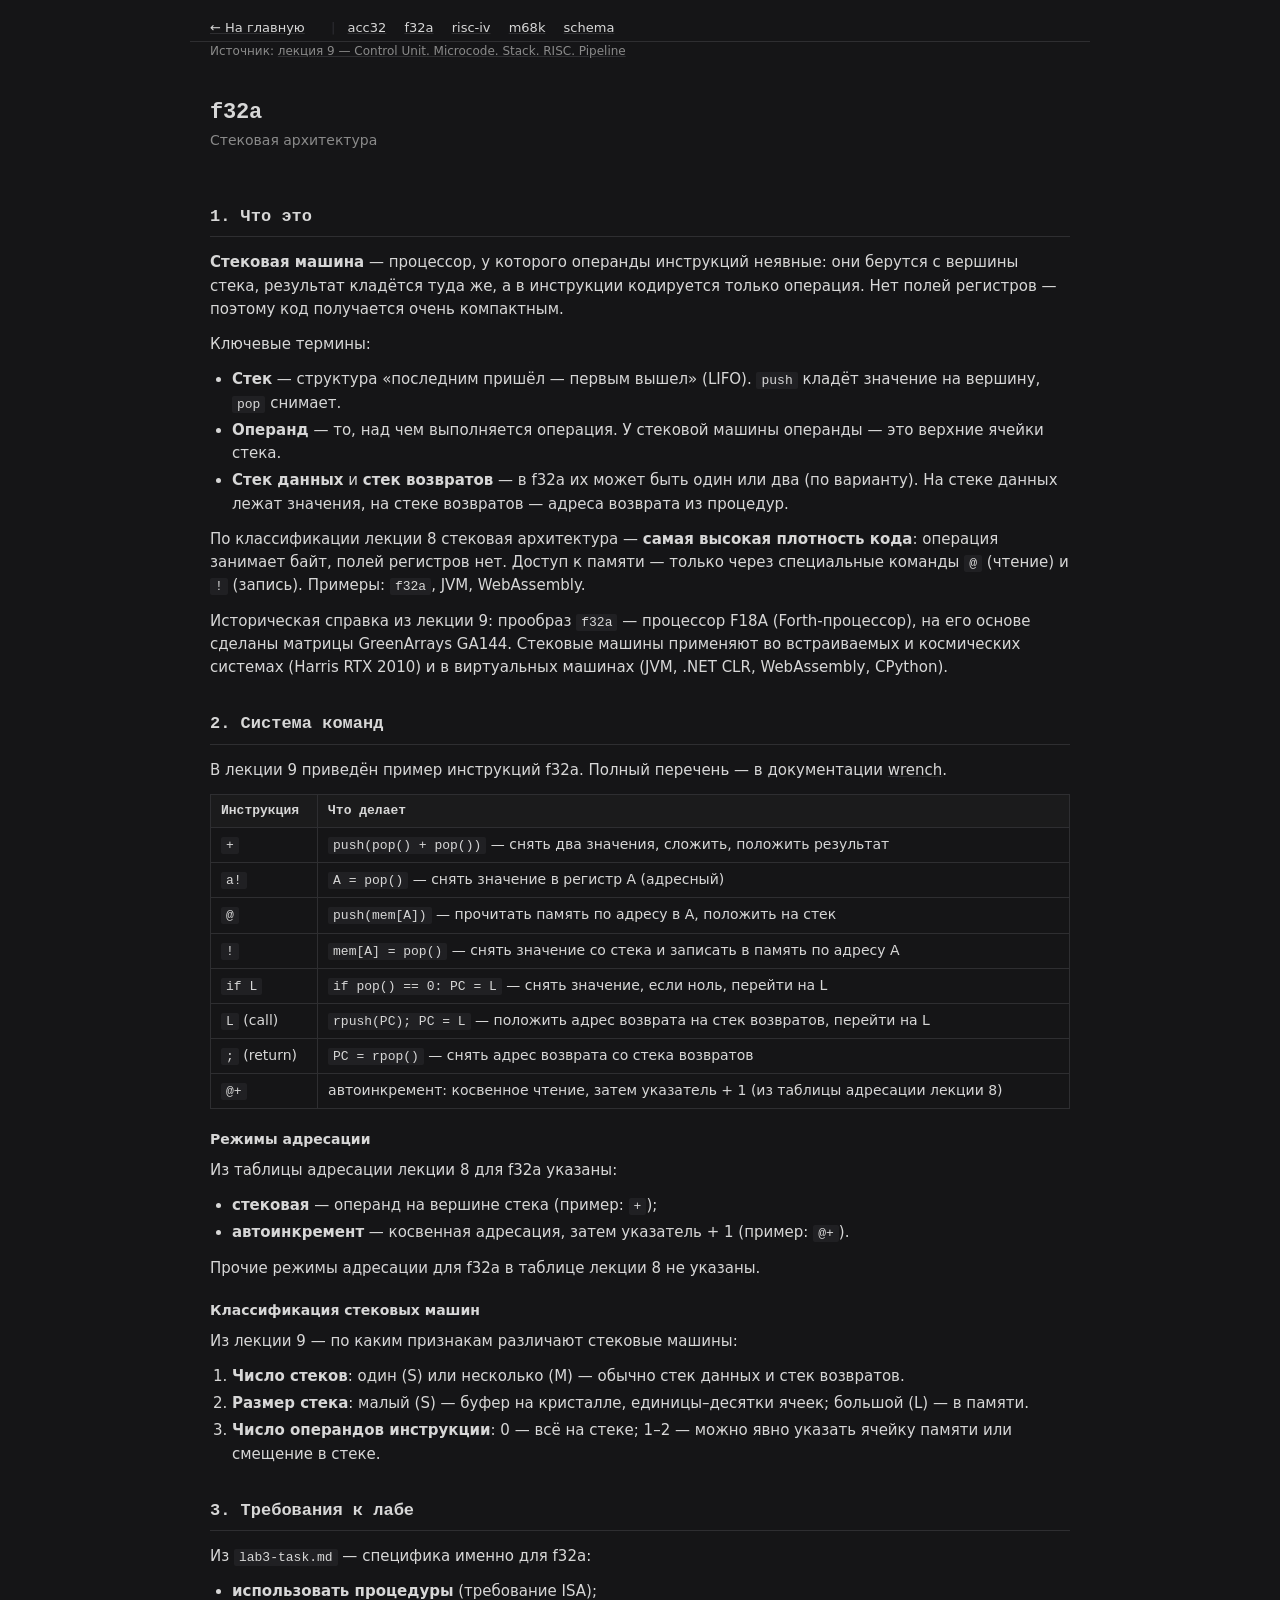
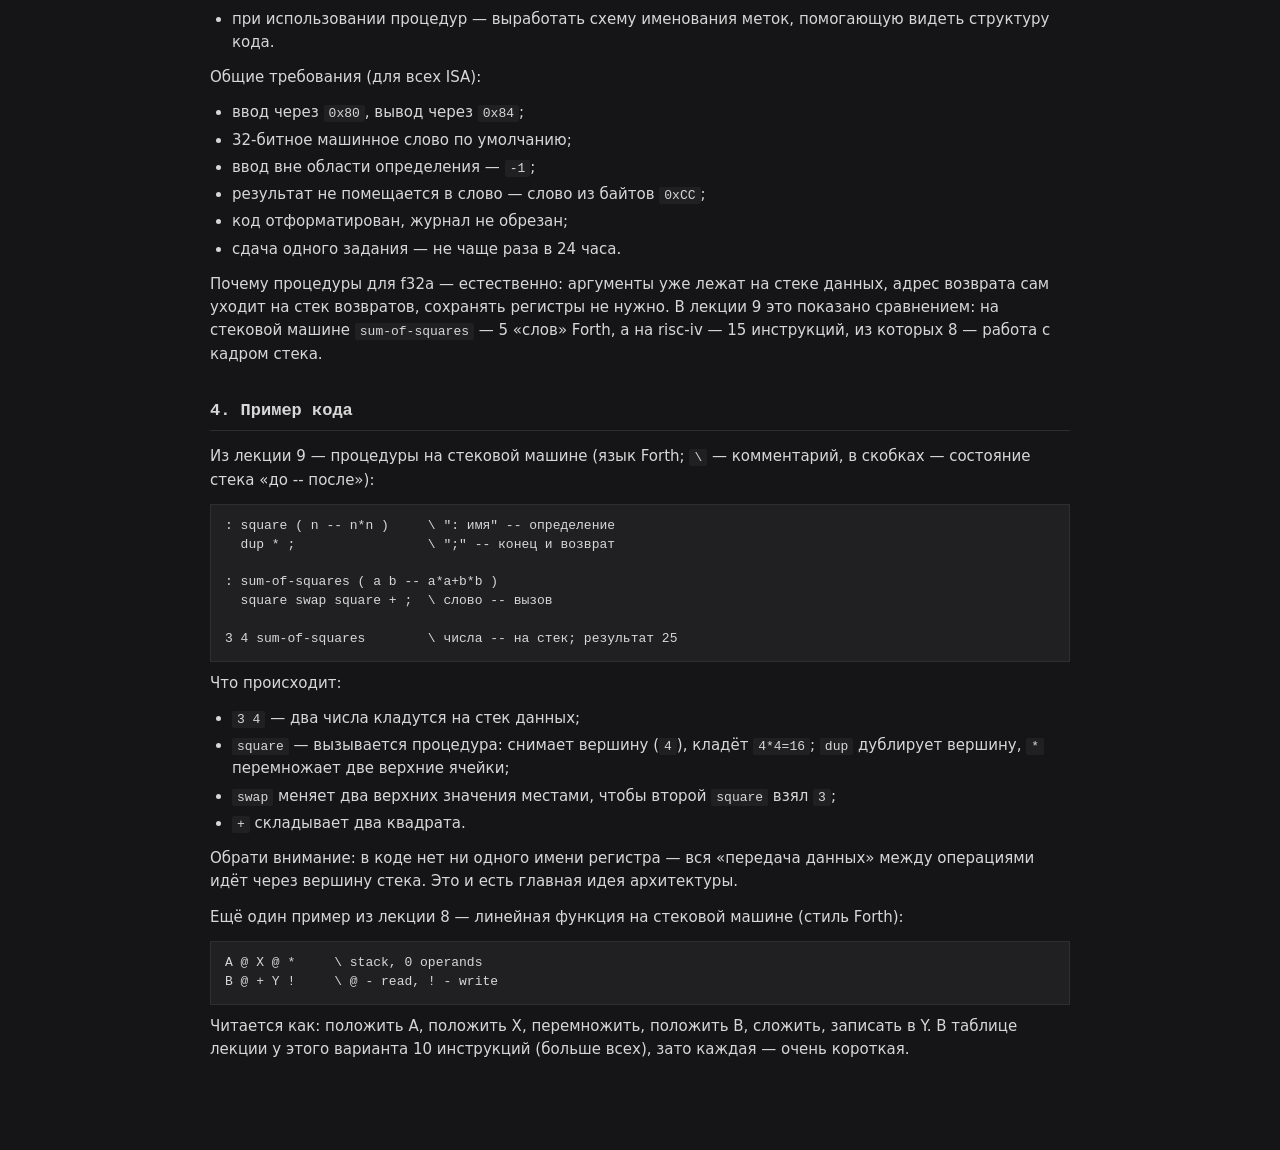
==== f32a.html @ 2ee5f1f7 "Add ISA subpages: acc32, f32a, risc-iv, m68k, schema - 5 subpages with theory from course slides, la" ====
<!DOCTYPE html>
<html lang="ru">
<head>
<meta charset="utf-8">
<meta name="viewport" content="width=device-width, initial-scale=1">
<title>f32a — стековая архитектура</title>
<link rel="stylesheet" href="style.css">
</head>
<body>

<nav class="subnav">
  <a href="index.html">← На главную</a>
  <span class="sep">|</span>
  <a href="acc32.html">acc32</a>
  <a href="f32a.html">f32a</a>
  <a href="risc-iv.html">risc-iv</a>
  <a href="m68k.html">m68k</a>
  <a href="schema.html">schema</a>
</nav>

<p class='source'>Источник: <a href='https://gitlab.se.ifmo.ru/computer-systems/csa-rolling/-/blob/master/slides/09-microcode-stack-risc-pipeline.md'>лекция 9 — Control Unit. Microcode. Stack. RISC. Pipeline</a></p>

<header>
  <h1>f32a</h1>
  <p class="subtitle">Стековая архитектура</p>
</header>

<main>

<section>
  <h2>1. Что это</h2>
  <p><b>Стековая машина</b> — процессор, у которого операнды инструкций неявные: они берутся с вершины стека, результат кладётся туда же, а в инструкции кодируется только операция. Нет полей регистров — поэтому код получается очень компактным.</p>
  <p>Ключевые термины:</p>
  <ul>
    <li><b>Стек</b> — структура «последним пришёл — первым вышел» (LIFO). <code>push</code> кладёт значение на вершину, <code>pop</code> снимает.</li>
    <li><b>Операнд</b> — то, над чем выполняется операция. У стековой машины операнды — это верхние ячейки стека.</li>
    <li><b>Стек данных</b> и <b>стек возвратов</b> — в f32a их может быть один или два (по варианту). На стеке данных лежат значения, на стеке возвратов — адреса возврата из процедур.</li>
  </ul>
  <p>По классификации лекции 8 стековая архитектура — <b>самая высокая плотность кода</b>: операция занимает байт, полей регистров нет. Доступ к памяти — только через специальные команды <code>@</code> (чтение) и <code>!</code> (запись). Примеры: <code>f32a</code>, JVM, WebAssembly.</p>
  <p>Историческая справка из лекции 9: прообраз <code>f32a</code> — процессор F18A (Forth-процессор), на его основе сделаны матрицы GreenArrays GA144. Стековые машины применяют во встраиваемых и космических системах (Harris RTX 2010) и в виртуальных машинах (JVM, .NET CLR, WebAssembly, CPython).</p>
</section>

<section>
  <h2>2. Система команд</h2>
  <p>В лекции 9 приведён пример инструкций f32a. Полный перечень — в документации <a href="https://github.com/ryukzak/wrench">wrench</a>.</p>

  <table>
    <thead><tr><th>Инструкция</th><th>Что делает</th></tr></thead>
    <tbody>
      <tr><td><code>+</code></td><td><code>push(pop() + pop())</code> — снять два значения, сложить, положить результат</td></tr>
      <tr><td><code>a!</code></td><td><code>A = pop()</code> — снять значение в регистр A (адресный)</td></tr>
      <tr><td><code>@</code></td><td><code>push(mem[A])</code> — прочитать память по адресу в A, положить на стек</td></tr>
      <tr><td><code>!</code></td><td><code>mem[A] = pop()</code> — снять значение со стека и записать в память по адресу A</td></tr>
      <tr><td><code>if L</code></td><td><code>if pop() == 0: PC = L</code> — снять значение, если ноль, перейти на L</td></tr>
      <tr><td><code>L</code> (call)</td><td><code>rpush(PC); PC = L</code> — положить адрес возврата на стек возвратов, перейти на L</td></tr>
      <tr><td><code>;</code> (return)</td><td><code>PC = rpop()</code> — снять адрес возврата со стека возвратов</td></tr>
      <tr><td><code>@+</code></td><td>автоинкремент: косвенное чтение, затем указатель + 1 (из таблицы адресации лекции 8)</td></tr>
    </tbody>
  </table>

  <h3>Режимы адресации</h3>
  <p>Из таблицы адресации лекции 8 для f32a указаны:</p>
  <ul>
    <li><b>стековая</b> — операнд на вершине стека (пример: <code>+</code>);</li>
    <li><b>автоинкремент</b> — косвенная адресация, затем указатель + 1 (пример: <code>@+</code>).</li>
  </ul>
  <p>Прочие режимы адресации для f32a в таблице лекции 8 не указаны.</p>

  <h3>Классификация стековых машин</h3>
  <p>Из лекции 9 — по каким признакам различают стековые машины:</p>
  <ol>
    <li><b>Число стеков</b>: один (S) или несколько (M) — обычно стек данных и стек возвратов.</li>
    <li><b>Размер стека</b>: малый (S) — буфер на кристалле, единицы–десятки ячеек; большой (L) — в памяти.</li>
    <li><b>Число операндов инструкции</b>: 0 — всё на стеке; 1–2 — можно явно указать ячейку памяти или смещение в стеке.</li>
  </ol>
</section>

<section>
  <h2>3. Требования к лабе</h2>
  <p>Из <code>lab3-task.md</code> — специфика именно для f32a:</p>
  <ul>
    <li><b>использовать процедуры</b> (требование ISA);</li>
    <li>при использовании процедур — выработать схему именования меток, помогающую видеть структуру кода.</li>
  </ul>
  <p>Общие требования (для всех ISA):</p>
  <ul>
    <li>ввод через <code>0x80</code>, вывод через <code>0x84</code>;</li>
    <li>32-битное машинное слово по умолчанию;</li>
    <li>ввод вне области определения — <code>-1</code>;</li>
    <li>результат не помещается в слово — слово из байтов <code>0xCC</code>;</li>
    <li>код отформатирован, журнал не обрезан;</li>
    <li>сдача одного задания — не чаще раза в 24 часа.</li>
  </ul>
  <p>Почему процедуры для f32a — естественно: аргументы уже лежат на стеке данных, адрес возврата сам уходит на стек возвратов, сохранять регистры не нужно. В лекции 9 это показано сравнением: на стековой машине <code>sum-of-squares</code> — 5 «слов» Forth, а на risc-iv — 15 инструкций, из которых 8 — работа с кадром стека.</p>
</section>

<section>
  <h2>4. Пример кода</h2>
  <p>Из лекции 9 — процедуры на стековой машине (язык Forth; <code>\</code> — комментарий, в скобках — состояние стека «до -- после»):</p>
<pre>: square ( n -- n*n )     \ ": имя" -- определение
  dup * ;                 \ ";" -- конец и возврат

: sum-of-squares ( a b -- a*a+b*b )
  square swap square + ;  \ слово -- вызов

3 4 sum-of-squares        \ числа -- на стек; результат 25</pre>
  <p>Что происходит:</p>
  <ul>
    <li><code>3 4</code> — два числа кладутся на стек данных;</li>
    <li><code>square</code> — вызывается процедура: снимает вершину (<code>4</code>), кладёт <code>4*4=16</code>; <code>dup</code> дублирует вершину, <code>*</code> перемножает две верхние ячейки;</li>
    <li><code>swap</code> меняет два верхних значения местами, чтобы второй <code>square</code> взял <code>3</code>;</li>
    <li><code>+</code> складывает два квадрата.</li>
  </ul>
  <p>Обрати внимание: в коде нет ни одного имени регистра — вся «передача данных» между операциями идёт через вершину стека. Это и есть главная идея архитектуры.</p>
  <p>Ещё один пример из лекции 8 — линейная функция на стековой машине (стиль Forth):</p>
<pre>A @ X @ *     \ stack, 0 operands
B @ + Y !     \ @ - read, ! - write</pre>
  <p>Читается как: положить A, положить X, перемножить, положить B, сложить, записать в Y. В таблице лекции у этого варианта 10 инструкций (больше всех), зато каждая — очень короткая.</p>
</section>



</main>
</body>
</html>
---- style.css ----
:root {
  --bg: #151517;
  --bg-alt: #1b1b1c;
  --fg: #d7d7d7;
  --fg-dim: #8a8a8a;
  --border: #2e2e31;
  --code-bg: #202023;
}

* { box-sizing: border-box; }

body {
  margin: 0;
  background: var(--bg);
  color: var(--fg);
  font-family: system-ui, -apple-system, "Segoe UI", sans-serif;
  font-size: 15px;
  line-height: 1.55;
}

/* ===== Блок ссылок сверху ===== */
.links-block {
  max-width: 900px;
  margin: 0 auto;
  padding: 24px 20px 18px;
  border-bottom: 1px solid var(--border);
}

.links-title {
  font-family: "JetBrains Mono", "Fira Code", ui-monospace, monospace;
  font-size: 12px;
  font-weight: 600;
  letter-spacing: 0.12em;
  text-transform: uppercase;
  color: var(--fg-dim);
  margin: 0 0 12px;
  padding: 0;
  border: none;
}

.links-grid {
  list-style: none;
  margin: 0;
  padding: 0;
  display: grid;
  grid-template-columns: repeat(auto-fill, minmax(260px, 1fr));
  gap: 8px 22px;
}

.links-grid li {
  margin: 0;
  display: flex;
  flex-direction: column;
  padding: 6px 0 6px 10px;
  border-left: 2px solid var(--border);
}

.links-grid a {
  color: var(--fg);
  text-decoration: underline;
  text-decoration-color: var(--border);
  font-size: 14px;
}

.links-grid a:hover { text-decoration-color: var(--fg); }

.links-grid .url {
  font-family: "JetBrains Mono", "Fira Code", ui-monospace, monospace;
  font-size: 11px;
  color: var(--fg-dim);
  margin-top: 2px;
  word-break: break-all;
}

/* ===== Шапка ===== */
header {
  max-width: 900px;
  margin: 0 auto;
  padding: 28px 20px 12px;
}

header h1 {
  font-family: "JetBrains Mono", "Fira Code", ui-monospace, monospace;
  font-size: 22px;
  font-weight: 600;
  margin: 0;
  letter-spacing: -0.01em;
}

nav {
  max-width: 900px;
  margin: 0 auto;
  padding: 0 20px 16px;
  border-bottom: 1px solid var(--border);
  font-size: 13px;
  line-height: 1.9;
}

nav a {
  color: var(--fg);
  text-decoration: underline;
  text-decoration-color: var(--border);
  margin-right: 14px;
  white-space: nowrap;
}

nav a:hover { text-decoration-color: var(--fg); }

main {
  max-width: 900px;
  margin: 0 auto;
  padding: 8px 20px 60px;
}

section {
  margin: 32px 0;
  scroll-margin-top: 12px;
}

h2 {
  font-family: "JetBrains Mono", "Fira Code", ui-monospace, monospace;
  font-size: 17px;
  font-weight: 600;
  margin: 0 0 14px;
  padding-bottom: 6px;
  border-bottom: 1px solid var(--border);
}

p { margin: 0 0 12px; }

a { color: var(--fg); text-decoration: underline; text-decoration-color: var(--border); }
a:hover { text-decoration-color: var(--fg); }

s { color: var(--fg-dim); }

code, pre, kbd {
  font-family: "JetBrains Mono", "Fira Code", ui-monospace, monospace;
  font-size: 13px;
}

code {
  background: var(--code-bg);
  padding: 1px 5px;
  border-radius: 2px;
}

pre {
  background: var(--code-bg);
  border: 1px solid var(--border);
  padding: 12px 14px;
  overflow-x: auto;
  line-height: 1.45;
  margin: 10px 0;
}

table {
  width: 100%;
  border-collapse: collapse;
  margin: 12px 0;
  font-size: 14px;
}

th, td {
  border: 1px solid var(--border);
  padding: 6px 10px;
  text-align: left;
  vertical-align: top;
}

th {
  background: var(--bg-alt);
  font-weight: 600;
  font-family: "JetBrains Mono", "Fira Code", ui-monospace, monospace;
  font-size: 13px;
}

tr.sum td {
  background: var(--bg-alt);
  font-weight: 600;
}

ul, ol { margin: 0 0 12px; padding-left: 22px; }
li { margin: 4px 0; }

/* ===== Пути закрытия ===== */
.paths {
  display: grid;
  grid-template-columns: 1fr 1fr;
  gap: 14px;
  margin: 14px 0;
}

@media (max-width: 640px) {
  .paths { grid-template-columns: 1fr; }
}

.path {
  border: 1px solid var(--border);
  background: var(--bg-alt);
  padding: 12px 16px;
}

.path h3 {
  font-family: "JetBrains Mono", "Fira Code", ui-monospace, monospace;
  font-size: 13px;
  font-weight: 600;
  margin: 0 0 8px;
  padding-bottom: 6px;
  border-bottom: 1px solid var(--border);
  color: var(--fg);
}

.path ul { margin: 0; padding-left: 18px; }
.path li { margin: 5px 0; }

.paths-note {
  border: 1px solid var(--border);
  border-left: 3px solid var(--fg-dim);
  padding: 10px 16px;
  margin: 14px 0;
}

.paths-note p { margin: 0 0 6px; }
.paths-note ul { margin: 0; padding-left: 18px; }

/* ===== Подстраницы ISA ===== */
.subnav {
  max-width: 900px;
  margin: 0 auto;
  padding: 16px 20px 0;
  font-size: 13px;
  line-height: 1.9;
}

.subnav .sep { color: var(--border); margin: 0 8px; }

.subtitle {
  color: var(--fg-dim);
  font-size: 14px;
  margin: 0;
}

.source {
  max-width: 900px;
  margin: 0 auto;
  padding: 0 20px 8px;
  font-size: 12px;
  color: var(--fg-dim);
}

.source a { color: var(--fg-dim); text-decoration-color: var(--border); }
.source a:hover { color: var(--fg); }

main h3 {
  font-family: &quot;JetBrains Mono&quot;, &quot;Fira Code&quot;, ui-monospace, monospace;
  font-size: 14px;
  font-weight: 600;
  margin: 20px 0 8px;
  color: var(--fg);
}

main h4 {
  font-size: 13px;
  font-weight: 600;
  margin: 16px 0 6px;
  color: var(--fg-dim);
}
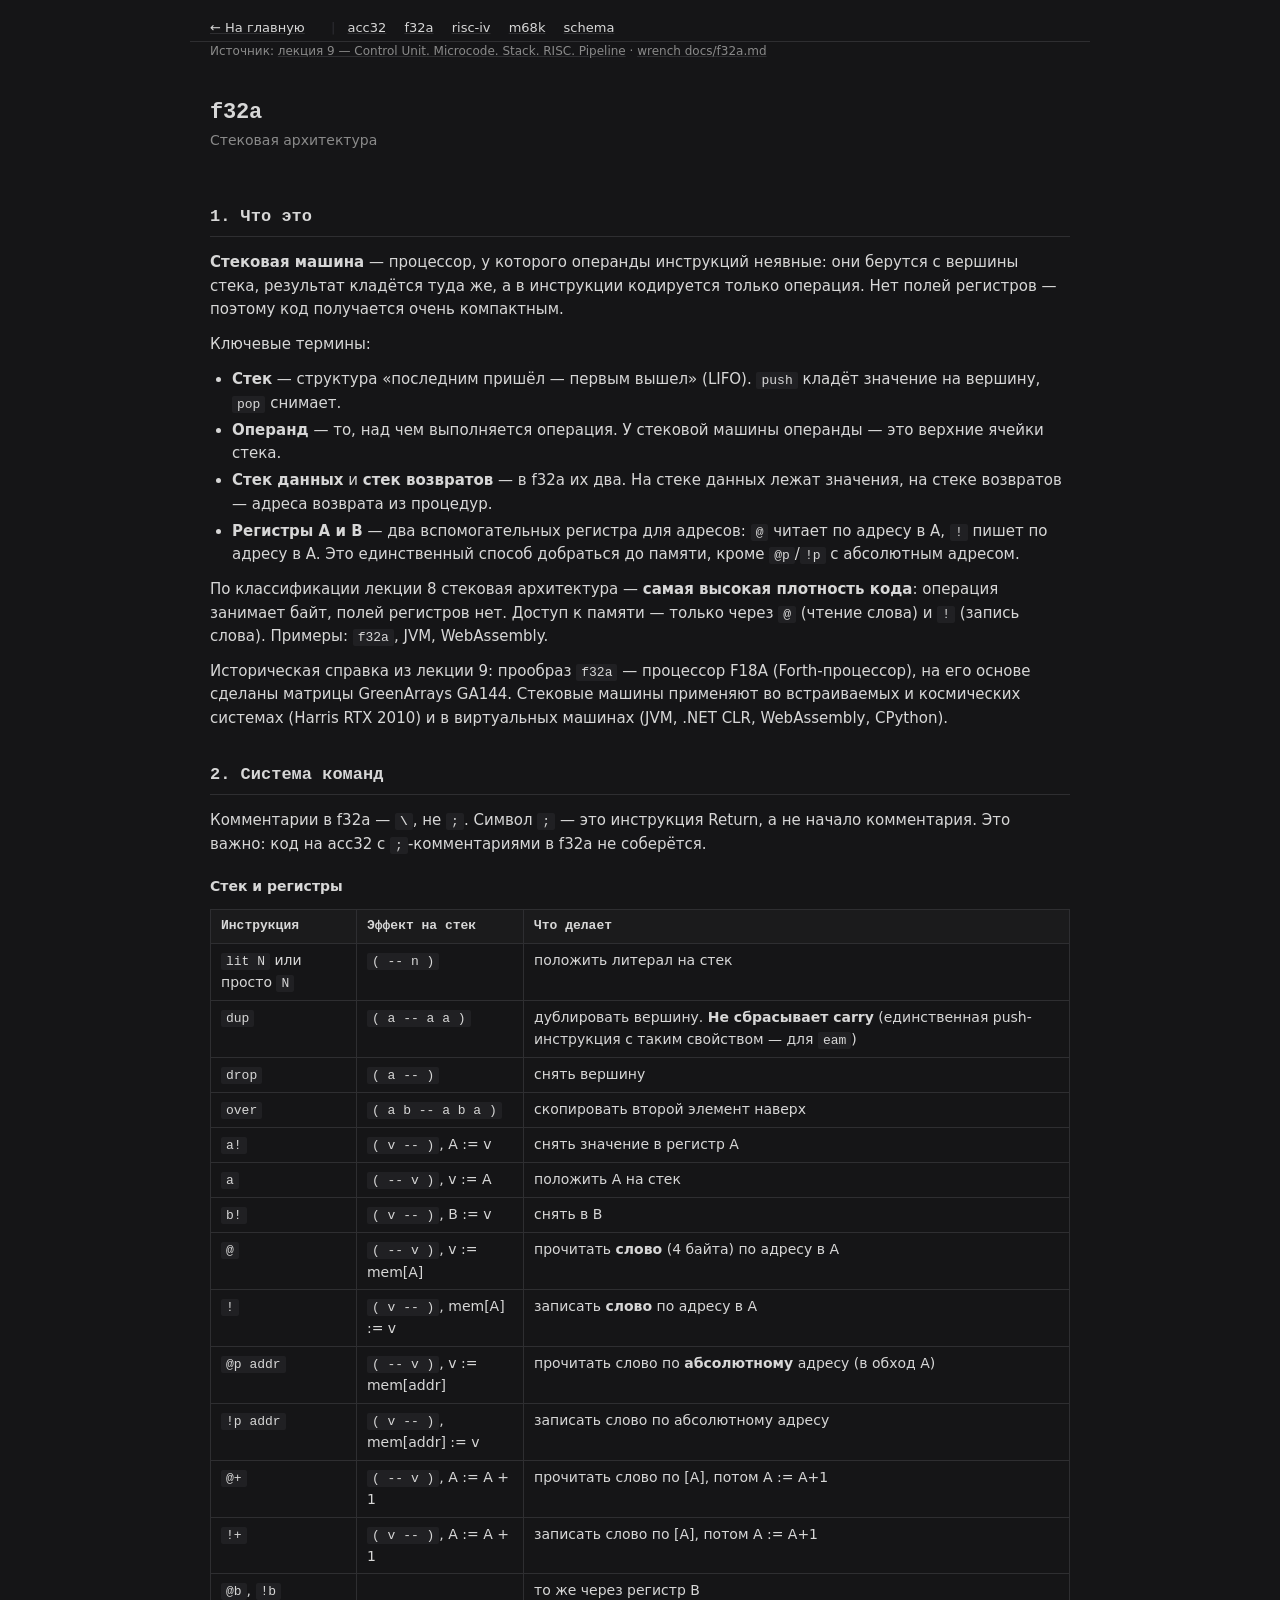
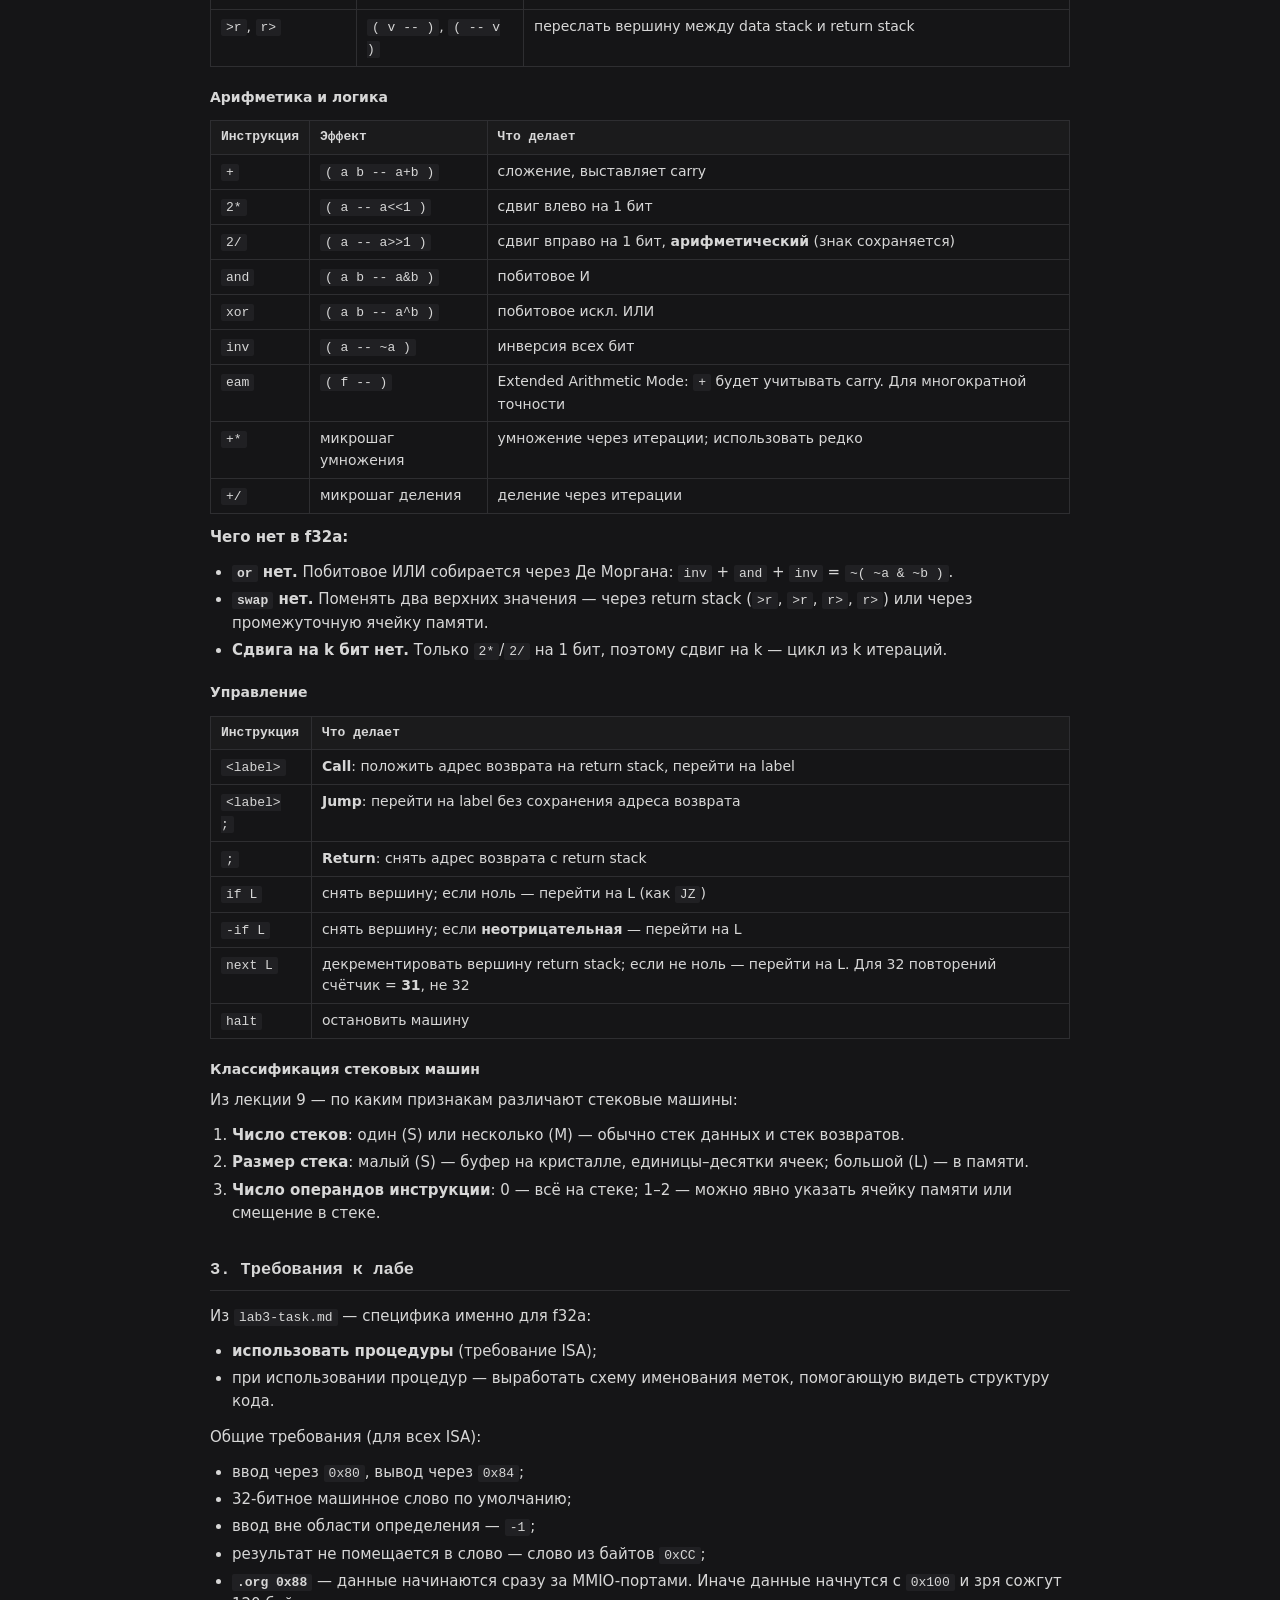
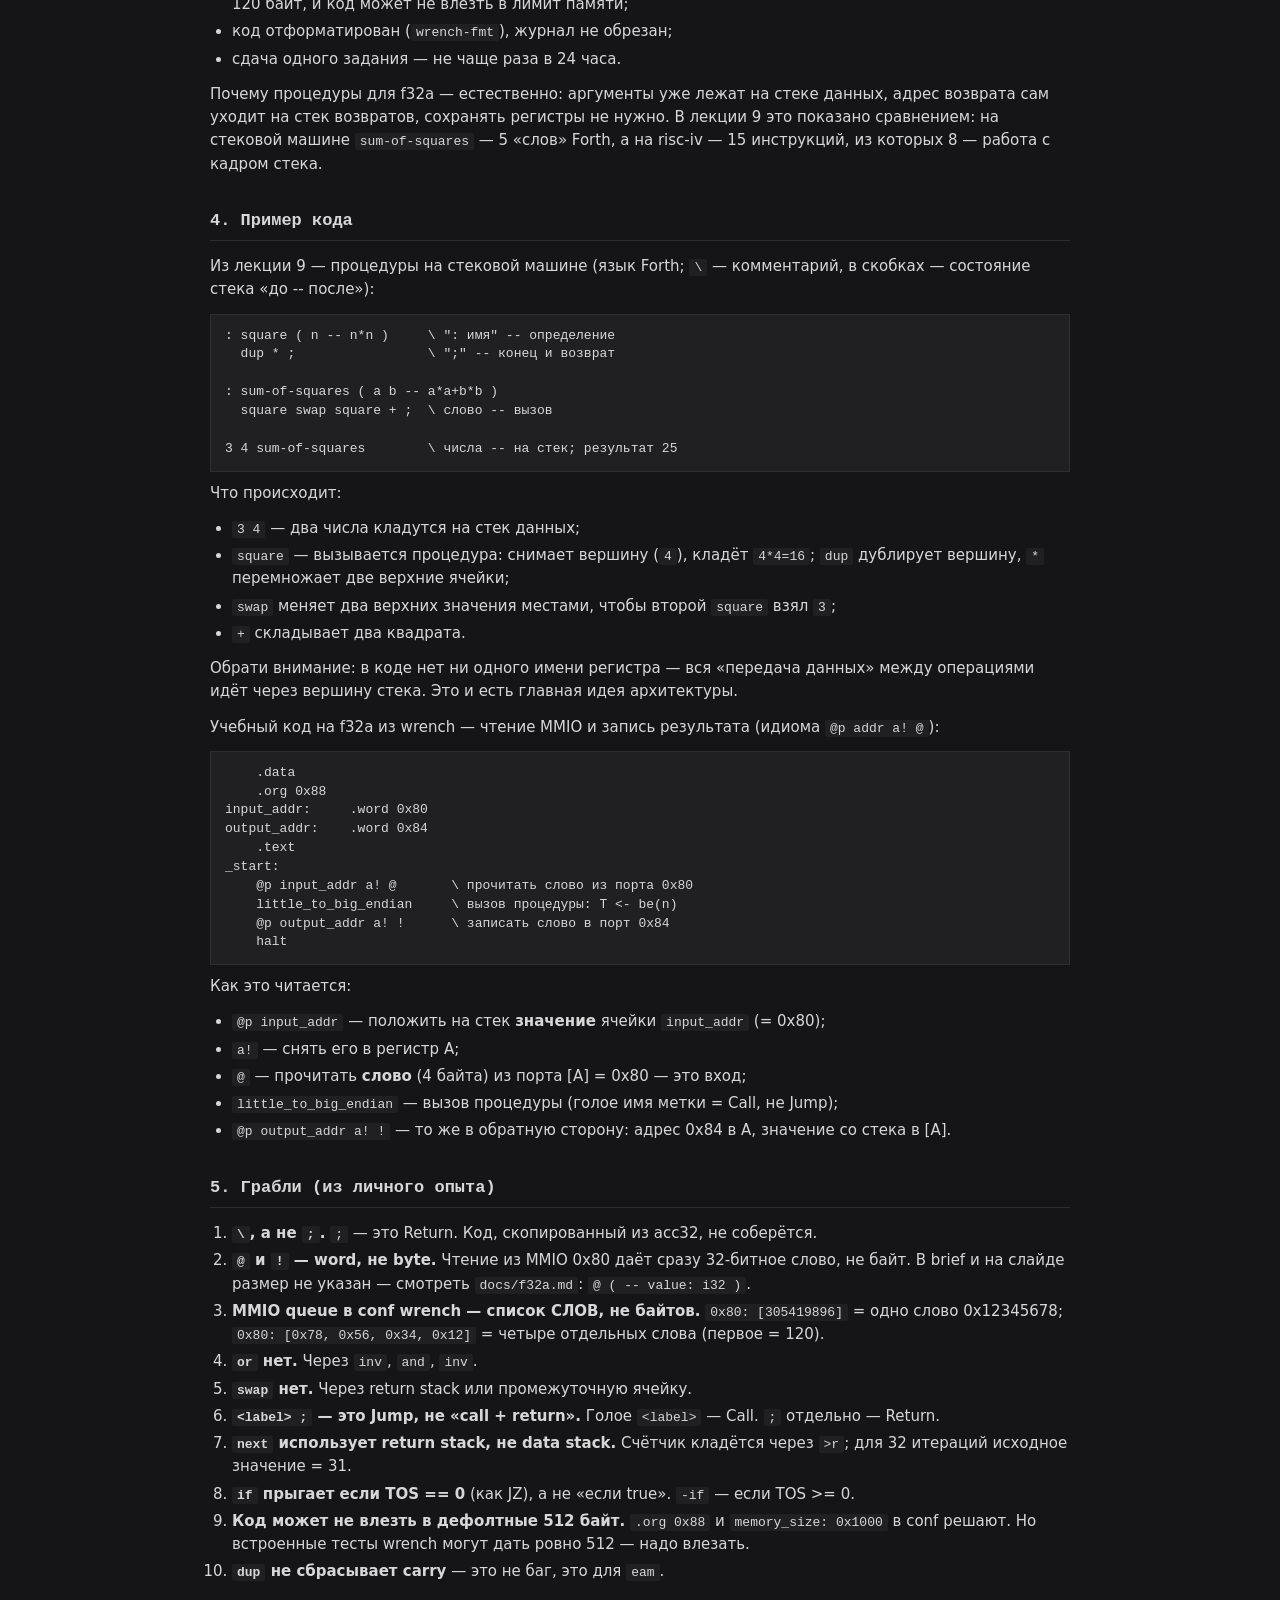
==== commit 9e60e3f3: "Expand f32a and risc-iv subpages with practical notes f32a: - @/! are word (4 bytes), not byte - add" ====
--- a/f32a.html
+++ b/f32a.html
@@ -18,7 +18,7 @@
   <a href="schema.html">schema</a>
 </nav>
 
-<p class='source'>Источник: <a href='https://gitlab.se.ifmo.ru/computer-systems/csa-rolling/-/blob/master/slides/09-microcode-stack-risc-pipeline.md'>лекция 9 — Control Unit. Microcode. Stack. RISC. Pipeline</a></p>
+<p class='source'>Источник: <a href='https://gitlab.se.ifmo.ru/computer-systems/csa-rolling/-/blob/master/slides/09-microcode-stack-risc-pipeline.md'>лекция 9 — Control Unit. Microcode. Stack. RISC. Pipeline</a> · <a href='https://github.com/ryukzak/wrench/blob/master/docs/f32a.md'>wrench docs/f32a.md</a></p>
 
 <header>
   <h1>f32a</h1>
@@ -34,37 +34,74 @@
   <ul>
     <li><b>Стек</b> — структура «последним пришёл — первым вышел» (LIFO). <code>push</code> кладёт значение на вершину, <code>pop</code> снимает.</li>
     <li><b>Операнд</b> — то, над чем выполняется операция. У стековой машины операнды — это верхние ячейки стека.</li>
-    <li><b>Стек данных</b> и <b>стек возвратов</b> — в f32a их может быть один или два (по варианту). На стеке данных лежат значения, на стеке возвратов — адреса возврата из процедур.</li>
+    <li><b>Стек данных</b> и <b>стек возвратов</b> — в f32a их два. На стеке данных лежат значения, на стеке возвратов — адреса возврата из процедур.</li>
+    <li><b>Регистры A и B</b> — два вспомогательных регистра для адресов: <code>@</code> читает по адресу в A, <code>!</code> пишет по адресу в A. Это единственный способ добраться до памяти, кроме <code>@p</code>/<code>!p</code> с абсолютным адресом.</li>
   </ul>
-  <p>По классификации лекции 8 стековая архитектура — <b>самая высокая плотность кода</b>: операция занимает байт, полей регистров нет. Доступ к памяти — только через специальные команды <code>@</code> (чтение) и <code>!</code> (запись). Примеры: <code>f32a</code>, JVM, WebAssembly.</p>
+  <p>По классификации лекции 8 стековая архитектура — <b>самая высокая плотность кода</b>: операция занимает байт, полей регистров нет. Доступ к памяти — только через <code>@</code> (чтение слова) и <code>!</code> (запись слова). Примеры: <code>f32a</code>, JVM, WebAssembly.</p>
   <p>Историческая справка из лекции 9: прообраз <code>f32a</code> — процессор F18A (Forth-процессор), на его основе сделаны матрицы GreenArrays GA144. Стековые машины применяют во встраиваемых и космических системах (Harris RTX 2010) и в виртуальных машинах (JVM, .NET CLR, WebAssembly, CPython).</p>
 </section>
 
 <section>
   <h2>2. Система команд</h2>
-  <p>В лекции 9 приведён пример инструкций f32a. Полный перечень — в документации <a href="https://github.com/ryukzak/wrench">wrench</a>.</p>
+  <p>Комментарии в f32a — <b><code>\</code></b>, не <code>;</code>. Символ <code>;</code> — это инструкция Return, а не начало комментария. Это важно: код на acc32 с <code>;</code>-комментариями в f32a не соберётся.</p>
 
+  <h3>Стек и регистры</h3>
+  <table>
+    <thead><tr><th>Инструкция</th><th>Эффект на стек</th><th>Что делает</th></tr></thead>
+    <tbody>
+      <tr><td><code>lit N</code> или просто <code>N</code></td><td><code>( -- n )</code></td><td>положить литерал на стек</td></tr>
+      <tr><td><code>dup</code></td><td><code>( a -- a a )</code></td><td>дублировать вершину. <b>Не сбрасывает carry</b> (единственная push-инструкция с таким свойством — для <code>eam</code>)</td></tr>
+      <tr><td><code>drop</code></td><td><code>( a -- )</code></td><td>снять вершину</td></tr>
+      <tr><td><code>over</code></td><td><code>( a b -- a b a )</code></td><td>скопировать второй элемент наверх</td></tr>
+      <tr><td><code>a!</code></td><td><code>( v -- )</code>, A := v</td><td>снять значение в регистр A</td></tr>
+      <tr><td><code>a</code></td><td><code>( -- v )</code>, v := A</td><td>положить A на стек</td></tr>
+      <tr><td><code>b!</code></td><td><code>( v -- )</code>, B := v</td><td>снять в B</td></tr>
+      <tr><td><code>@</code></td><td><code>( -- v )</code>, v := mem[A]</td><td>прочитать <b>слово</b> (4 байта) по адресу в A</td></tr>
+      <tr><td><code>!</code></td><td><code>( v -- )</code>, mem[A] := v</td><td>записать <b>слово</b> по адресу в A</td></tr>
+      <tr><td><code>@p addr</code></td><td><code>( -- v )</code>, v := mem[addr]</td><td>прочитать слово по <b>абсолютному</b> адресу (в обход A)</td></tr>
+      <tr><td><code>!p addr</code></td><td><code>( v -- )</code>, mem[addr] := v</td><td>записать слово по абсолютному адресу</td></tr>
+      <tr><td><code>@+</code></td><td><code>( -- v )</code>, A := A + 1</td><td>прочитать слово по [A], потом A := A+1</td></tr>
+      <tr><td><code>!+</code></td><td><code>( v -- )</code>, A := A + 1</td><td>записать слово по [A], потом A := A+1</td></tr>
+      <tr><td><code>@b</code>, <code>!b</code></td><td></td><td>то же через регистр B</td></tr>
+      <tr><td><code>&gt;r</code>, <code>r&gt;</code></td><td><code>( v -- )</code>, <code>( -- v )</code></td><td>переслать вершину между data stack и return stack</td></tr>
+    </tbody>
+  </table>
+
+  <h3>Арифметика и логика</h3>
+  <table>
+    <thead><tr><th>Инструкция</th><th>Эффект</th><th>Что делает</th></tr></thead>
+    <tbody>
+      <tr><td><code>+</code></td><td><code>( a b -- a+b )</code></td><td>сложение, выставляет carry</td></tr>
+      <tr><td><code>2*</code></td><td><code>( a -- a&lt;&lt;1 )</code></td><td>сдвиг влево на 1 бит</td></tr>
+      <tr><td><code>2/</code></td><td><code>( a -- a&gt;&gt;1 )</code></td><td>сдвиг вправо на 1 бит, <b>арифметический</b> (знак сохраняется)</td></tr>
+      <tr><td><code>and</code></td><td><code>( a b -- a&amp;b )</code></td><td>побитовое И</td></tr>
+      <tr><td><code>xor</code></td><td><code>( a b -- a^b )</code></td><td>побитовое искл. ИЛИ</td></tr>
+      <tr><td><code>inv</code></td><td><code>( a -- ~a )</code></td><td>инверсия всех бит</td></tr>
+      <tr><td><code>eam</code></td><td><code>( f -- )</code></td><td>Extended Arithmetic Mode: <code>+</code> будет учитывать carry. Для многократной точности</td></tr>
+      <tr><td><code>+*</code></td><td>микрошаг умножения</td><td>умножение через итерации; использовать редко</td></tr>
+      <tr><td><code>+/</code></td><td>микрошаг деления</td><td>деление через итерации</td></tr>
+    </tbody>
+  </table>
+  <p><b>Чего нет в f32a:</b></p>
+  <ul>
+    <li><b><code>or</code> нет.</b> Побитовое ИЛИ собирается через Де Моргана: <code>inv</code> + <code>and</code> + <code>inv</code> = <code>~( ~a &amp; ~b )</code>.</li>
+    <li><b><code>swap</code> нет.</b> Поменять два верхних значения — через return stack (<code>&gt;r</code>, <code>&gt;r</code>, <code>r&gt;</code>, <code>r&gt;</code>) или через промежуточную ячейку памяти.</li>
+    <li><b>Сдвига на k бит нет.</b> Только <code>2*</code>/<code>2/</code> на 1 бит, поэтому сдвиг на k — цикл из k итераций.</li>
+  </ul>
+
+  <h3>Управление</h3>
   <table>
     <thead><tr><th>Инструкция</th><th>Что делает</th></tr></thead>
     <tbody>
-      <tr><td><code>+</code></td><td><code>push(pop() + pop())</code> — снять два значения, сложить, положить результат</td></tr>
-      <tr><td><code>a!</code></td><td><code>A = pop()</code> — снять значение в регистр A (адресный)</td></tr>
-      <tr><td><code>@</code></td><td><code>push(mem[A])</code> — прочитать память по адресу в A, положить на стек</td></tr>
-      <tr><td><code>!</code></td><td><code>mem[A] = pop()</code> — снять значение со стека и записать в память по адресу A</td></tr>
-      <tr><td><code>if L</code></td><td><code>if pop() == 0: PC = L</code> — снять значение, если ноль, перейти на L</td></tr>
-      <tr><td><code>L</code> (call)</td><td><code>rpush(PC); PC = L</code> — положить адрес возврата на стек возвратов, перейти на L</td></tr>
-      <tr><td><code>;</code> (return)</td><td><code>PC = rpop()</code> — снять адрес возврата со стека возвратов</td></tr>
-      <tr><td><code>@+</code></td><td>автоинкремент: косвенное чтение, затем указатель + 1 (из таблицы адресации лекции 8)</td></tr>
+      <tr><td><code>&lt;label&gt;</code></td><td><b>Call</b>: положить адрес возврата на return stack, перейти на label</td></tr>
+      <tr><td><code>&lt;label&gt; ;</code></td><td><b>Jump</b>: перейти на label без сохранения адреса возврата</td></tr>
+      <tr><td><code>;</code></td><td><b>Return</b>: снять адрес возврата с return stack</td></tr>
+      <tr><td><code>if L</code></td><td>снять вершину; если ноль — перейти на L (как <code>JZ</code>)</td></tr>
+      <tr><td><code>-if L</code></td><td>снять вершину; если <b>неотрицательная</b> — перейти на L</td></tr>
+      <tr><td><code>next L</code></td><td>декрементировать вершину return stack; если не ноль — перейти на L. Для 32 повторений счётчик = <b>31</b>, не 32</td></tr>
+      <tr><td><code>halt</code></td><td>остановить машину</td></tr>
     </tbody>
   </table>
-
-  <h3>Режимы адресации</h3>
-  <p>Из таблицы адресации лекции 8 для f32a указаны:</p>
-  <ul>
-    <li><b>стековая</b> — операнд на вершине стека (пример: <code>+</code>);</li>
-    <li><b>автоинкремент</b> — косвенная адресация, затем указатель + 1 (пример: <code>@+</code>).</li>
-  </ul>
-  <p>Прочие режимы адресации для f32a в таблице лекции 8 не указаны.</p>
 
   <h3>Классификация стековых машин</h3>
   <p>Из лекции 9 — по каким признакам различают стековые машины:</p>
@@ -88,7 +125,8 @@
     <li>32-битное машинное слово по умолчанию;</li>
     <li>ввод вне области определения — <code>-1</code>;</li>
     <li>результат не помещается в слово — слово из байтов <code>0xCC</code>;</li>
-    <li>код отформатирован, журнал не обрезан;</li>
+    <li><b><code>.org 0x88</code></b> — данные начинаются сразу за MMIO-портами. Иначе данные начнутся с <code>0x100</code> и зря сожгут 120 байт, и код может не влезть в лимит памяти;</li>
+    <li>код отформатирован (<code>wrench-fmt</code>), журнал не обрезан;</li>
     <li>сдача одного задания — не чаще раза в 24 часа.</li>
   </ul>
   <p>Почему процедуры для f32a — естественно: аргументы уже лежат на стеке данных, адрес возврата сам уходит на стек возвратов, сохранять регистры не нужно. В лекции 9 это показано сравнением: на стековой машине <code>sum-of-squares</code> — 5 «слов» Forth, а на risc-iv — 15 инструкций, из которых 8 — работа с кадром стека.</p>
@@ -112,13 +150,42 @@
     <li><code>+</code> складывает два квадрата.</li>
   </ul>
   <p>Обрати внимание: в коде нет ни одного имени регистра — вся «передача данных» между операциями идёт через вершину стека. Это и есть главная идея архитектуры.</p>
-  <p>Ещё один пример из лекции 8 — линейная функция на стековой машине (стиль Forth):</p>
-<pre>A @ X @ *     \ stack, 0 operands
-B @ + Y !     \ @ - read, ! - write</pre>
-  <p>Читается как: положить A, положить X, перемножить, положить B, сложить, записать в Y. В таблице лекции у этого варианта 10 инструкций (больше всех), зато каждая — очень короткая.</p>
+  <p>Учебный код на f32a из wrench — чтение MMIO и запись результата (идиома <code>@p addr a! @</code>):</p>
+<pre>    .data
+    .org 0x88
+input_addr:     .word 0x80
+output_addr:    .word 0x84
+    .text
+_start:
+    @p input_addr a! @       \ прочитать слово из порта 0x80
+    little_to_big_endian     \ вызов процедуры: T <- be(n)
+    @p output_addr a! !      \ записать слово в порт 0x84
+    halt</pre>
+  <p>Как это читается:</p>
+  <ul>
+    <li><code>@p input_addr</code> — положить на стек <b>значение</b> ячейки <code>input_addr</code> (= 0x80);</li>
+    <li><code>a!</code> — снять его в регистр A;</li>
+    <li><code>@</code> — прочитать <b>слово</b> (4 байта) из порта [A] = 0x80 — это вход;</li>
+    <li><code>little_to_big_endian</code> — вызов процедуры (голое имя метки = Call, не Jump);</li>
+    <li><code>@p output_addr a! !</code> — то же в обратную сторону: адрес 0x84 в A, значение со стека в [A].</li>
+  </ul>
 </section>
 
-
+<section>
+  <h2>5. Грабли (из личного опыта)</h2>
+  <ol>
+    <li><b><code>\</code>, а не <code>;</code>.</b> <code>;</code> — это Return. Код, скопированный из acc32, не соберётся.</li>
+    <li><b><code>@</code> и <code>!</code> — word, не byte.</b> Чтение из MMIO 0x80 даёт сразу 32-битное слово, не байт. В brief и на слайде размер не указан — смотреть <code>docs/f32a.md</code>: <code>@ ( -- value: i32 )</code>.</li>
+    <li><b>MMIO queue в conf wrench — список СЛОВ, не байтов.</b> <code>0x80: [305419896]</code> = одно слово 0x12345678; <code>0x80: [0x78, 0x56, 0x34, 0x12]</code> = четыре отдельных слова (первое = 120).</li>
+    <li><b><code>or</code> нет.</b> Через <code>inv</code>, <code>and</code>, <code>inv</code>.</li>
+    <li><b><code>swap</code> нет.</b> Через return stack или промежуточную ячейку.</li>
+    <li><b><code>&lt;label&gt; ;</code> — это Jump, не «call + return».</b> Голое <code>&lt;label&gt;</code> — Call. <code>;</code> отдельно — Return.</li>
+    <li><b><code>next</code> использует return stack, не data stack.</b> Счётчик кладётся через <code>&gt;r</code>; для 32 итераций исходное значение = 31.</li>
+    <li><b><code>if</code> прыгает если TOS == 0</b> (как JZ), а не «если true». <code>-if</code> — если TOS &gt;= 0.</li>
+    <li><b>Код может не влезть в дефолтные 512 байт.</b> <code>.org 0x88</code> и <code>memory_size: 0x1000</code> в conf решают. Но встроенные тесты wrench могут дать ровно 512 — надо влезать.</li>
+    <li><b><code>dup</code> не сбрасывает carry</b> — это не баг, это для <code>eam</code>.</li>
+  </ol>
+</section>
 
 </main>
 </body>
